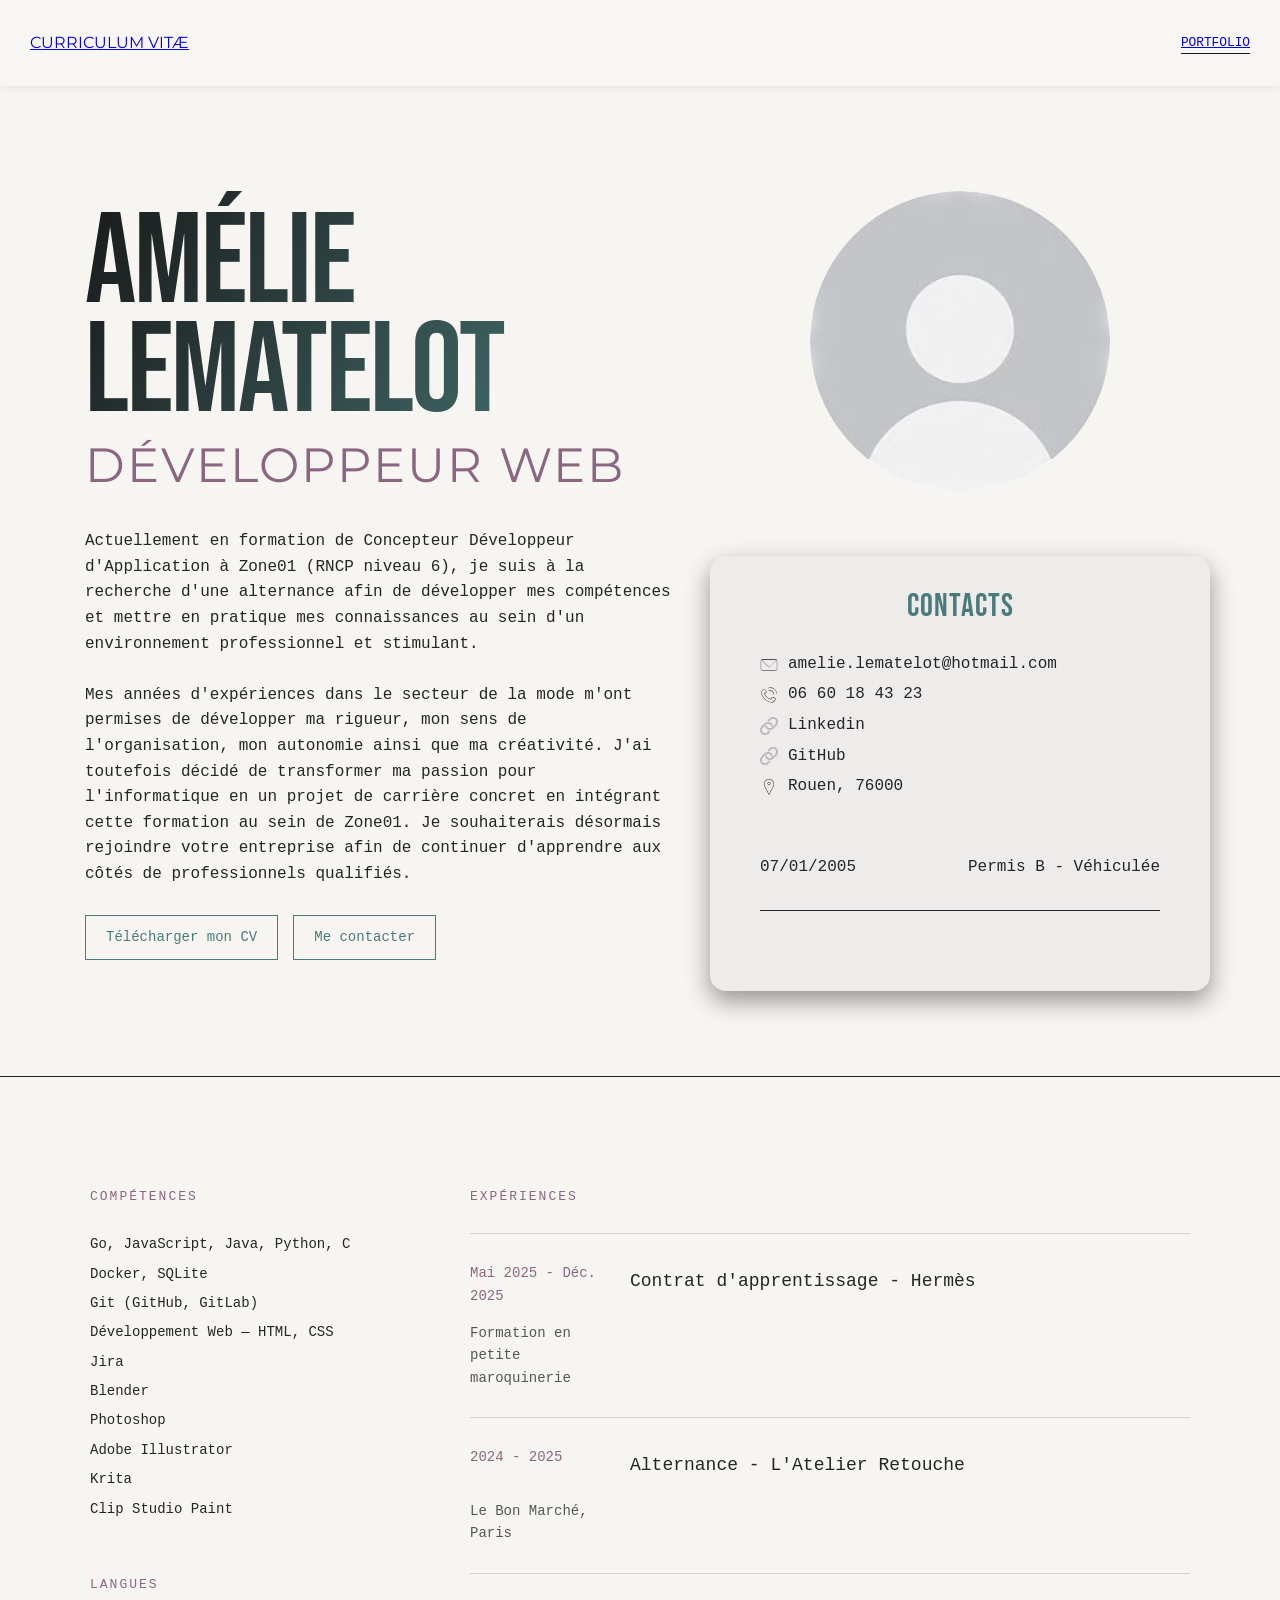
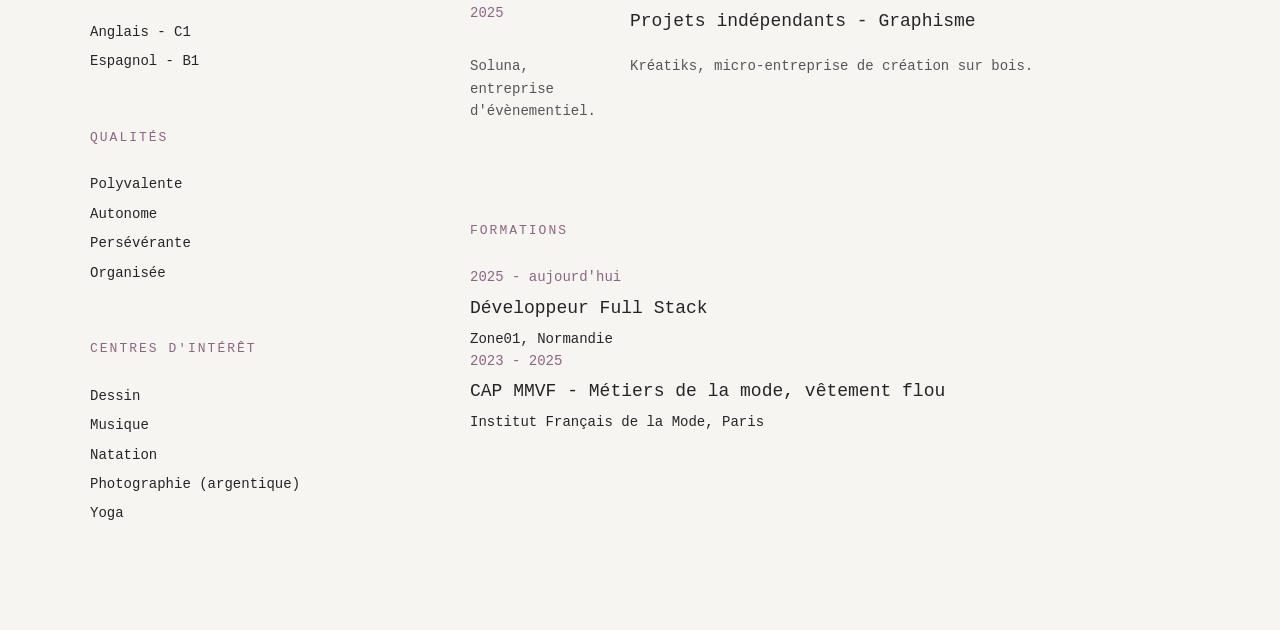
==== static/templates/index.html @ fbb6cc5f "Initial commit" ====
<!DOCTYPE html>

<html lang="fr">

<head>
    <meta charset="UTF-8">
    <meta name="viewport" content="width=device-width, initial-scale=1.0">
    <title>CV - Amélie Lematelot</title>
    <link rel="stylesheet" href="/static/style/style.css">
</head>

<body>
    <nav>
        <a class="nav-title" href="index.html">Curriculum vitæ</a>
        <div class="nav-links">
            <a href="portfolio.html">Portfolio</a>
        </div>
    </nav>

        <!-- Colonne gauche -->
            <section class="profile">
                <header>
                    <div class="container">
                        <div class="top">

                            <div class="left-column">
                                <div class="header-info">
                                    <h1 class="header-name">Amélie Lematelot</h1>
                                    <div class="job-title">
                                        <h2>Développeur Web</h2>
                                    </div>
                                    <p class="header-text">
                                        Actuellement en formation de Concepteur Développeur d'Application à Zone01 (RNCP
                                        niveau 6),
                                        je suis à la recherche d'une alternance afin de développer
                                        mes compétences et mettre en pratique mes connaissances au sein d'un
                                        environnement professionnel et stimulant.
                                        <br>
                                        <br>
                                        Mes années d'expériences dans le secteur de la mode m'ont permises de développer
                                        ma rigueur, mon sens de l'organisation, mon autonomie ainsi que ma créativité.
                                        J'ai toutefois décidé de transformer ma passion pour l'informatique en un projet
                                        de carrière concret en intégrant cette formation au sein de Zone01.
                                        Je souhaiterais désormais rejoindre votre entreprise afin de continuer
                                        d'apprendre aux côtés de professionnels qualifiés.
                                    </p>
                                    <div class="header-buttons">
                                        <a href="#" class="button">Télécharger mon CV</a>
                                        <a href="mailto:amelie.lematelot@hotmail.com" class="button">Me contacter</a>
                                    </div>
                                </div>
                            </div>

                            <div class="right-column">
                                <div class="imgBox">
                                    <div class="box">
                                        <img src="/static/img/profil.jpg" alt="Photo de profil">
                                    </div>
                                </div>

                                <div class="contacts info-card">
                                    <span class="card-label">Contacts</span>
                                    <ul class="contact-list">
                                        <li>
                                            <img src="/static/img/email.svg" class="contact-icon" alt="">
                                            <a
                                                href="mailto:amelie.lematelot@hotmail.com">amelie.lematelot@hotmail.com</a>
                                        </li>
                                        <li>
                                            <img src="/static/img/phone.svg" class="contact-icon" alt="">
                                            06 60 18 43 23
                                        </li>
                                        <li>
                                            <img src="/static/img/links3.svg" class="contact-icon" alt="">
                                            <a href="">Linkedin</a>
                                        </li>
                                        <li>
                                            <img src="/static/img/links3.svg" class="contact-icon" alt="">
                                            <a href="https://github.com/amelie-lmtlt">GitHub</a>
                                        </li>
                                        <li>
                                            <img src="/static/img/location.svg" class="contact-icon" alt="">
                                            Rouen, 76000
                                        </li>
                                        <section class="infos">
                                            <li>07/01/2005</li>
                                            <li>Permis B - Véhiculée</li>

                                        </section>
                                    </ul>
                                </div>
                            </div>

                        </div>
                    </div>
                </header>
            </section>

            <main class="cv">
                <aside class="sidebar">
            <!-- Compétences -->
            <section>
                <h2>Compétences</h2>

                <!--<h3>Développement</h3>-->
                <ul>
                    <li>Go, JavaScript, Java, Python, C</li>
                    <li>Docker, SQLite</li>
                    <li>Git (GitHub, GitLab)</li>
                    <li>Développement Web — HTML, CSS</li>
                    <li>Jira</li>
                </ul>

                <!--<h3 style="margin-top: 20px;">UI/UX — Design</h3>-->
                <ul>
                    <li>Blender</li>
                    <li>Photoshop</li>
                    <li>Adobe Illustrator</li>
                    <li>Krita</li>
                    <li>Clip Studio Paint</li>
                </ul>
            </section>

            <!-- Langues -->
            <section>
                <h2>Langues</h2>
                <ul>
                    <li>Anglais - C1</li>
                    <li>Espagnol - B1</li>
                </ul>
            </section>

            <!-- Qualités -->
            <section>
                <h2>Qualités</h2>
                <ul>
                    <li>Polyvalente</li>
                    <li>Autonome</li>
                    <li>Persévérante</li>
                    <li>Organisée</li>
                </ul>
            </section>

            <!-- Centres d'intérêts -->
            <section>
                <h2>Centres d'intérêt</h2>
                <ul>
                    <li>Dessin</li>
                    <li>Musique</li>
                    <li>Natation</li>
                    <li>Photographie (argentique)</li>
                    <li>Yoga</li>
                </ul>
            </section>

        </aside>


        <!-- Colonne droite -->
        <div class="content">

            <!-- Expériences -->
            <section class="experience">
                <h2>Expériences</h2>

                <article class="experience-item">
                    <span class="date">Mai 2025 - Déc. 2025</span>
                    <h3>Contrat d'apprentissage - Hermès</h3>
                    <p>Formation en petite maroquinerie</p>
                </article>

                <article class="experience-item">
                    <span class="date">2024 - 2025</span>
                    <h3>Alternance - L'Atelier Retouche</h3>
                    <p>Le Bon Marché, Paris</p>
                </article>

                <article class="experience-item">
                    <span class="date">2025</span>
                    <h3>Projets indépendants - Graphisme</h3>
                    <p>
                        Soluna, entreprise d'évènementiel.<br>
                        <p>Kréatiks, micro-entreprise de création sur bois.</p>
                    </p>
                </article>

            <!-- Formation -->
            <section class="education">
                <h2>Formations</h2>

                <article class="education-item">
                    <span class="date">2025 - aujourd'hui</span>
                    <h3>Développeur Full Stack</h3>
                    <p>Zone01, Normandie</p>
                </article>

                <article class="education-item">
                    <span class="date">2023 - 2025</span>
                    <h3>CAP MMVF - Métiers de la mode, vêtement flou</h3>
                    <p>Institut Français de la Mode, Paris</p>
                </article>
            </section>

        </div>

    </main>

</body>

</html>
---- static/style/style.css ----
:root {
    /* colors */
    --accent: #4a7a7a;
    --bg: #faf8f5;
    --highlight: #1a1a1a;
    --text: #5a5650;
    --warm: #8a847e;
    /* shadows */
    --shadow-s: 0 0 10px rgba(0, 0, 0, 0.1);
    --shadow-m: 0 0 20px rgba(0, 0, 0, 0.1);
    --shadow-l: 0 0 30px rgba(0, 0, 0, 0.1);
}

@font-face {
    font-family: "bebas-neue";
    src: url("/static/style/assets/BebasNeue-Regular.ttf") format("truetype");
    font-weight: 100 900;
    font-style: normal;
    font-display: swap;
}

@font-face {
    font-family: "montserrat";
    src: url("assets/Montserrat-VariableFont_wght.ttf") format("truetype-variations");
    font-weight: 100 900;
    font-style: normal;
    font-display: swap;
}

@font-face {
    font-family: "montserrat";
    src: url("assets/Montserrat-Italic-VariableFont_wght.ttf") format("truetype-variations");
    font-weight: 100 900;
    font-style: italic;
    font-display: swap;
}

@keyframes fade {
    to {
        opacity: 1;
        transform: translateY(0);
    }
}

* {
    box-sizing: border-box;
    margin: 0;
    padding: 0;
}

html {
    scroll-behavior: smooth;
}

body {
    margin: 0;
    padding: 0;

    background: #f7f5f2;
    color: #252525;

    font-family: "Courier New", serif;
    font-size: 14px;
    line-height: 1.6;

}

.sidebar h3 {
    font-size: 14px;
    color: var(--warm);
    text-transform: uppercase;
    letter-spacing: 1px;
}

nav {
    backdrop-filter: blur(10px);
    -webkit-backdrop-filter: blur(10px);
    background: rgba(250, 248, 245, 0.5);
    box-shadow: var(--shadow-s);
    display: flex;
    inset: 0;
    justify-content: space-between;
    padding: 30px;
    position: sticky;
    z-index: 1;
}

.nav-title {
    font-family: "montserrat", serif;
    font-size: 1rem;
    text-transform: uppercase;
    transition: color 400ms ease-in-out;
}

.nav-title:hover {
    color: var(--highlight);
}

.nav-links {
    align-items: center;
    display: flex;
    font-size: 0.8rem;
    gap: 20px;
}

.nav-links a {
    position: relative;
    text-transform: uppercase;
    transition: color 400ms ease-in-out;
}

.nav-links a:hover {
    color: var(--highlight);
}

.nav-links a::after {
    background: var(--highlight);
    bottom: -1px;
    content: "";
    height: 1px;
    left: 0;
    position: absolute;
    transition: width 400ms ease-in-out;
    width: 100%;
}

.nav-links a:hover::after {
    width: 100%;
}

header {
    padding: 30px 10px 50px 0;
}

.container {
    position: relative;
    width: 90%;
    max-width: 1100px;
    margin: 0 auto;
    padding: 0;
    background: transparent;
    box-shadow: none;
    border: none;
}

.container .top {
    display: flex;
    flex-direction: row;
    align-items: flex-start;
    justify-content: space-between;
    gap: 60px;
    padding: 20px 0 10px;
}
.container .imgBox {
    position: relative;
    flex-shrink: 0;
    width: 300px;
    display: flex;
    align-items: center;
    justify-content: center;
}
.container .imgBox .box {
    position: relative;

    width: 300px;
    height: 300px;

    border-radius: 50%;
    overflow: hidden;
}
.container .imgBox .box img {
    position: absolute;
    top: 0;
    left: 0;
    width: 100%;
    height: 100%;
    object-fit: cover;
}

.left-column {
    display: flex;
    flex-direction: column;
    align-items: center;
    gap: 15px;
    justify-content: left;
    min-width: 520px;
}
.right-column {
    order: 2;
    display: flex;
    flex-direction: column;
    align-items: center;
    gap: 25px;
    justify-content: space-between;
    min-width: 450px;
}

.info-card {
    background: #eeebeb;
    border-radius: 16px;
    /*box-shadow: var(--shadow-s);*/
    box-shadow: 0 10px 25px rgba(0, 0, 0, 0.4);

    /*box-shadow: 0 0 5px hsl(46, 100%, 38%);*/
    padding: 25px 50px;
    min-width: 500px;
    min-height: 300px;
    font-size: 1rem;
    margin-top: 40px;
    transition: transform 250ms ease, box-shadow 250ms ease;
    font-family: "Courier New", serif;
}

.info-card:hover {
    transform: scale(1.03);
    box-shadow: var(--shadow-m);
}

.card-label {
    font-family: "bebas-neue", serif;
    display: block;
    font-size: 2rem;
    /*font-weight: bold;*/
    letter-spacing: 1px;
    text-transform: uppercase;
    color: var(--accent);
    margin-bottom: 20px;
    text-align: center;
}
.contact-list li {
    display: flex;
    align-items: center;
    gap: 10px;
}
.contact-icon {
    width: 18px;
    height: 18px;
    flex-shrink: 0;
    color: var(--text);
    -webkit-mask: var(--icon-url) no-repeat center / contain;
    mask: var(--icon-url) nor-repeat center / contain;
    
}

.header-info {
    order: 1;
    flex: 1;
    max-width: 700px;
    text-align: left;
}

.header-name {
    animation: fade 1000ms ease forwards;
    background: linear-gradient(120deg,
            var(--highlight) 0%,
            var(--accent) 100%);
    background-clip: text;
    -webkit-text-fill-color: transparent;
    font-family: "bebas-neue", serif;
    font-size: 10rem;
    letter-spacing: 0.3rem;
    line-height: 0.85;
    padding-top: 0.15em;
    opacity: 0;
    transform: translateY(10px);
    min-width: none;
}

.header-text {
    max-width: 900px;
    font-size: 1rem;
    margin: 0 0 10px;
    text-align: left;
}

@media (max-width: 768px) {

    .container .top {
        flex-direction: column;
        padding: 30px 20px;
    }

    .header-info {
        text-align: center;
    }

    .header-text {
        text-align: center;
        margin: 0 auto 10px;
    }

    .container .top .imgBox .box {
        order: -1;
    }

    .header-name {
        font-size: 2.8rem;
        letter-spacing: 0.15rem;
        font-family: "bebas-neue", serif;
    }

}

.header-buttons {
    animation: fade 1000ms ease 200ms forwards;
    display: flex;
    gap: 15px;
    justify-content: flex-start;
    margin-top: 30px;
    opacity: 0;
    transform: translateY(10px);
}
.button {
    border: 1px solid var(--accent);
    color: var(--accent);
    padding: 10px 20px;
    text-decoration: none;
    transition:
        background-color 200ms ease,
        color 200ms ease,
        transform 200ms ease;
    transform: translateY(-2px);
}
@media (max-width: 768px) {
    .header-buttons {
        flex-direction: column;
        width: 100%;
    }

    .button {
        text-align: center;
        width: 100%;
    }
}

.cv {
    width: 90%;
    max-width: 1100px;
    margin: 50px auto;
    display: grid;
    grid-template-columns: 320px 1fr;
    gap: 60px;
    align-items: start;
}

.infos {
    display: grid;
    grid-template-columns: 1fr auto;
    align-items: end;
    padding-bottom: 25px;
    border-bottom: 1px solid #252525;
}

.profile {
    display: grid;
    grid-template-columns: 1fr auto;

    align-items: end;

    padding-bottom: 25px;

    border-bottom: 1px solid #252525;

}

.profile h1 {
    margin: 0;
    font-family: "bebas-neue", serif;
    font-size: 8rem;
    font-weight: normal;
    letter-spacing: -2px;

}

.job-title h2 {
    font-size: 3rem;
    font-family: "montserrat", serif;
}

section {
    justify-content: space-between;
    margin: 55px 0;
}

h2 {
    margin: 0 0 25px;
    font-size: 13px;
    font-weight: normal;
    letter-spacing: 2px;
    text-transform: uppercase;
    color: #8b6680;
}

h3 {
    margin: 5px 0;
    font-size: 18px;
    font-weight: normal;
}

.introduction {
    max-width: 650px;
    font-size: 17px;
}

.experience-item {
    display: grid;
    grid-template-columns: 150px 1fr;
    padding: 28px 0;
    gap: 10px;
    border-top: 1px solid #d6d2ce;

}

.experience-item:last-child {
    border-bottom: 1px solid #d6d2ce;
}

.date {
    color: #8b6680;
}

.experience-item p {
    margin: 5px 0 0;

    color: #555;

}

.information-grid {
    display: grid;
    grid-template-columns: repeat(2, 1fr);
    gap: 50px;

}

ul {
    margin: 0;
    padding: 0;
    list-style: none;
}

li {
    margin-bottom: 7px;
}

.contact-list li {
    margin-bottom: 5px;
}

.contact-list a {
    color: inherit;
    text-decoration: none;
}

.contact-list a:hover {
    color: #8b6680;
}

@media (max-width: 700px) {

    .cv {
        width: 90%;
        margin: 30px auto;
    }

    .profile {
        grid-template-columns: 1fr;
        font-family: "manusia", serif;
    }

    .profile h1 {
        font-size: 32px;
    }

    .experience-item {
        grid-template-columns: 1fr;
        gap: 5px;
    }

    .information-grid {
        grid-template-columns: 1fr;
        gap: 30px;
    }

}
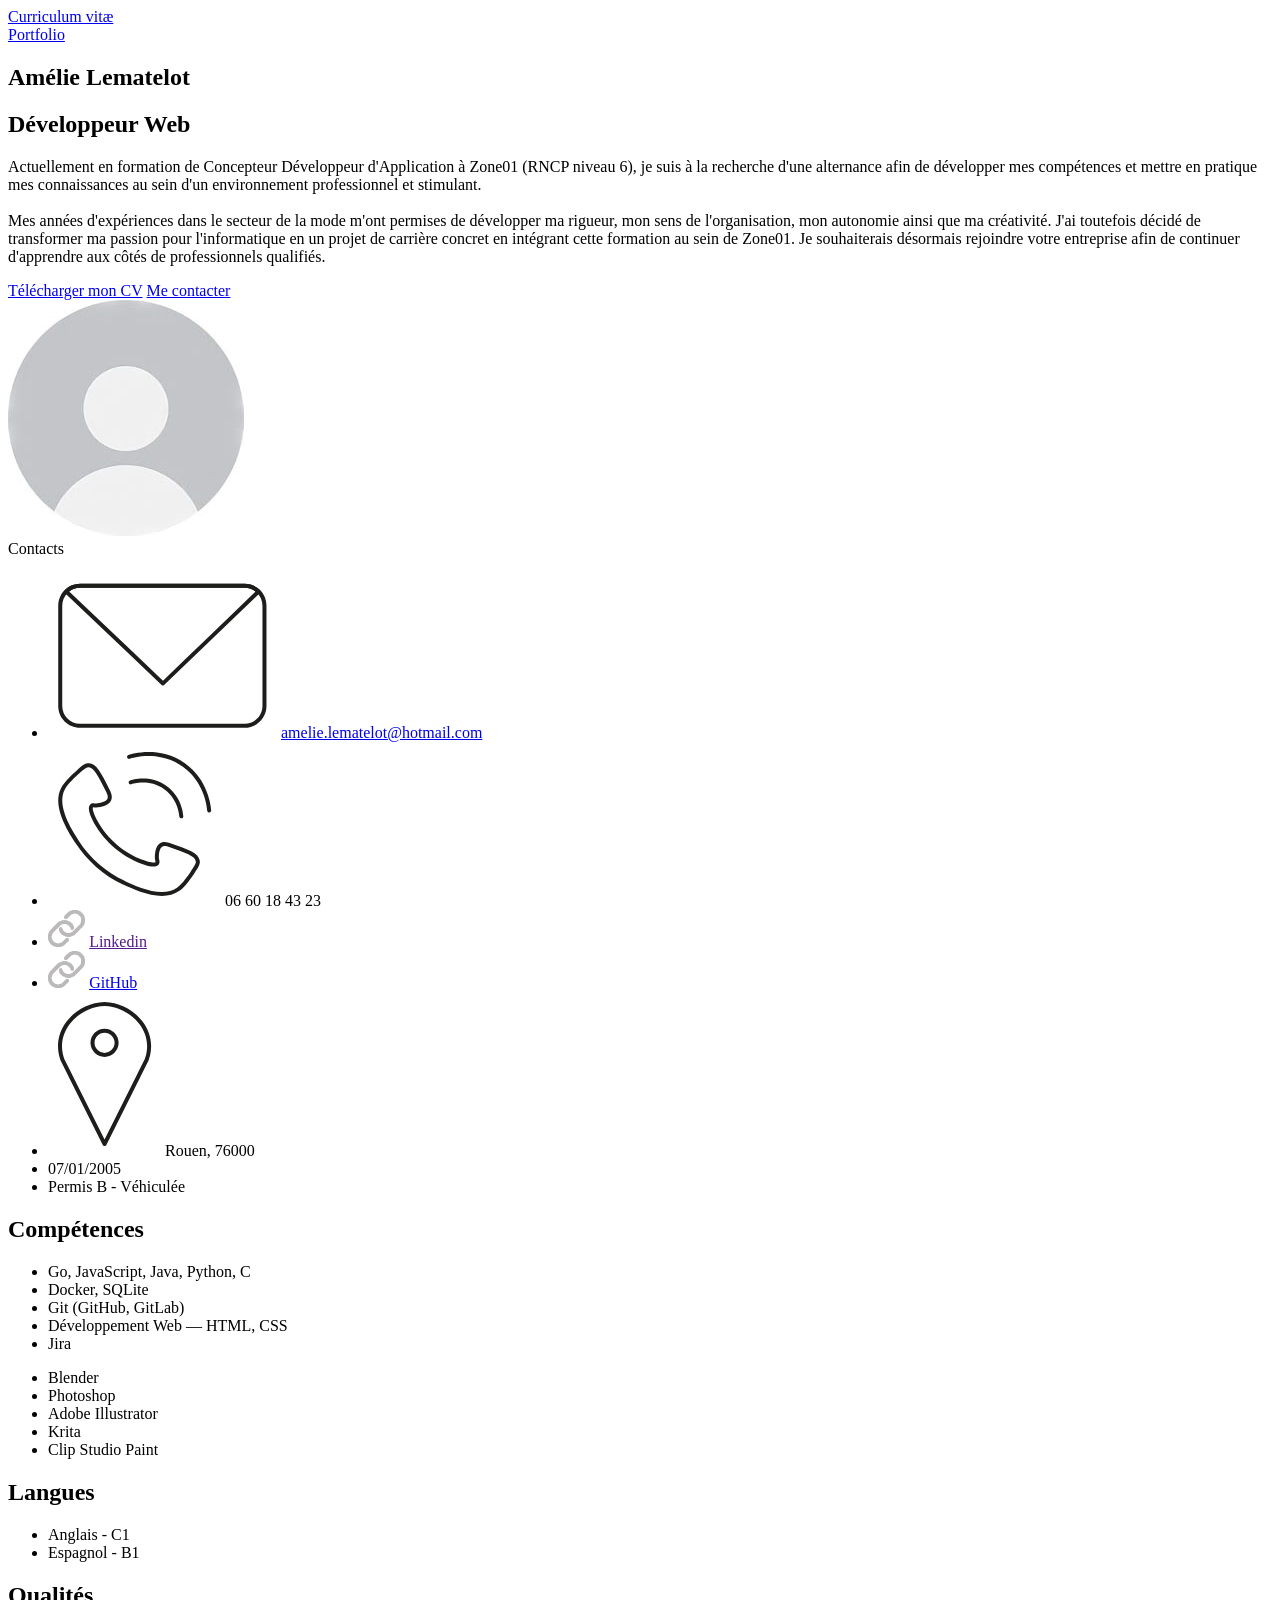
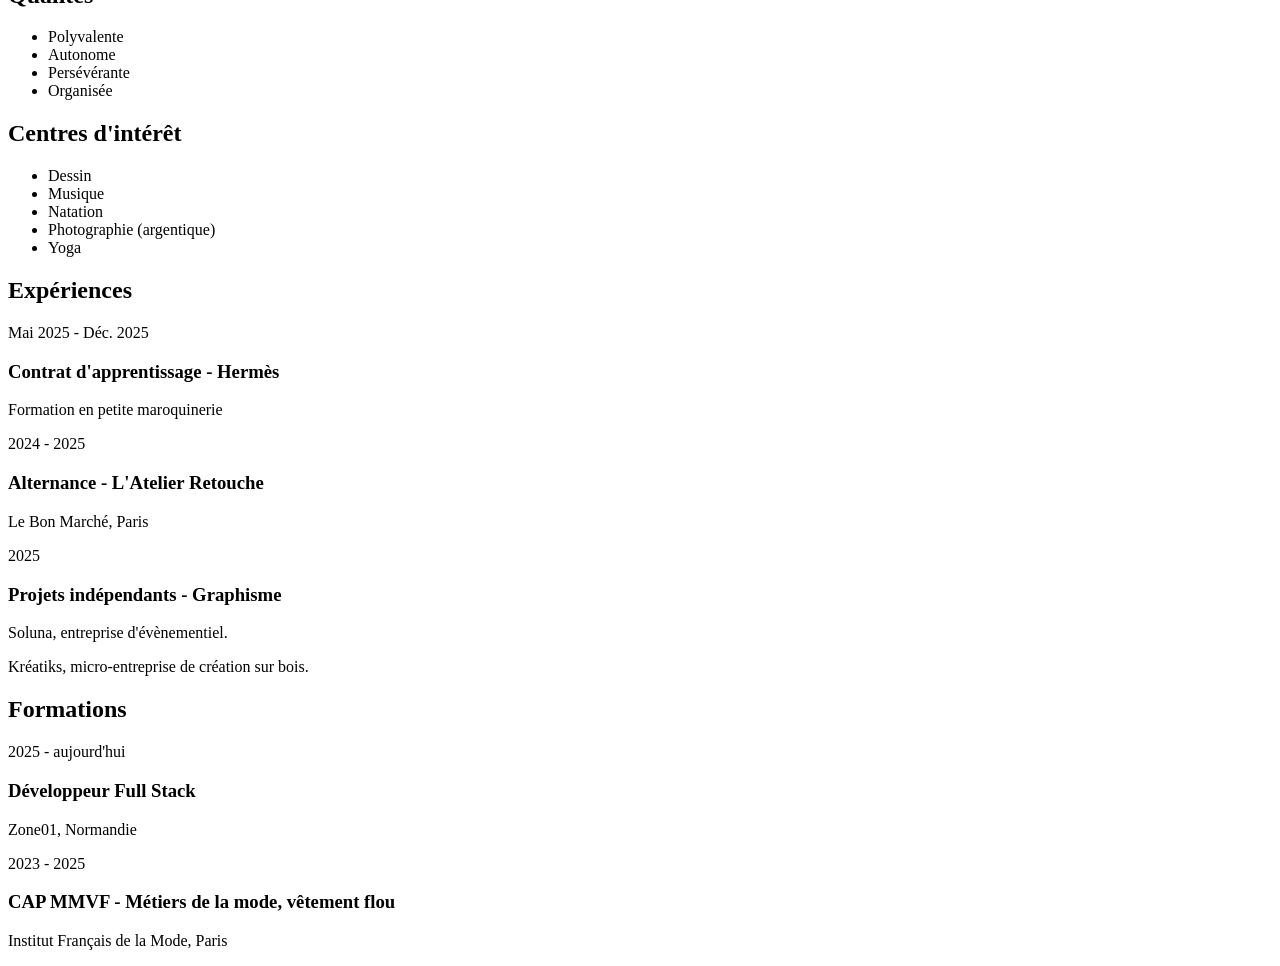
==== commit ff310972: "Fix the css path" ====
--- a/static/templates/index.html
+++ b/static/templates/index.html
@@ -6,7 +6,7 @@
     <meta charset="UTF-8">
     <meta name="viewport" content="width=device-width, initial-scale=1.0">
     <title>CV - Amélie Lematelot</title>
-    <link rel="stylesheet" href="/static/style/style.css">
+    <link rel="stylesheet" href="static/style/style.css">
 </head>
 
 <body>
